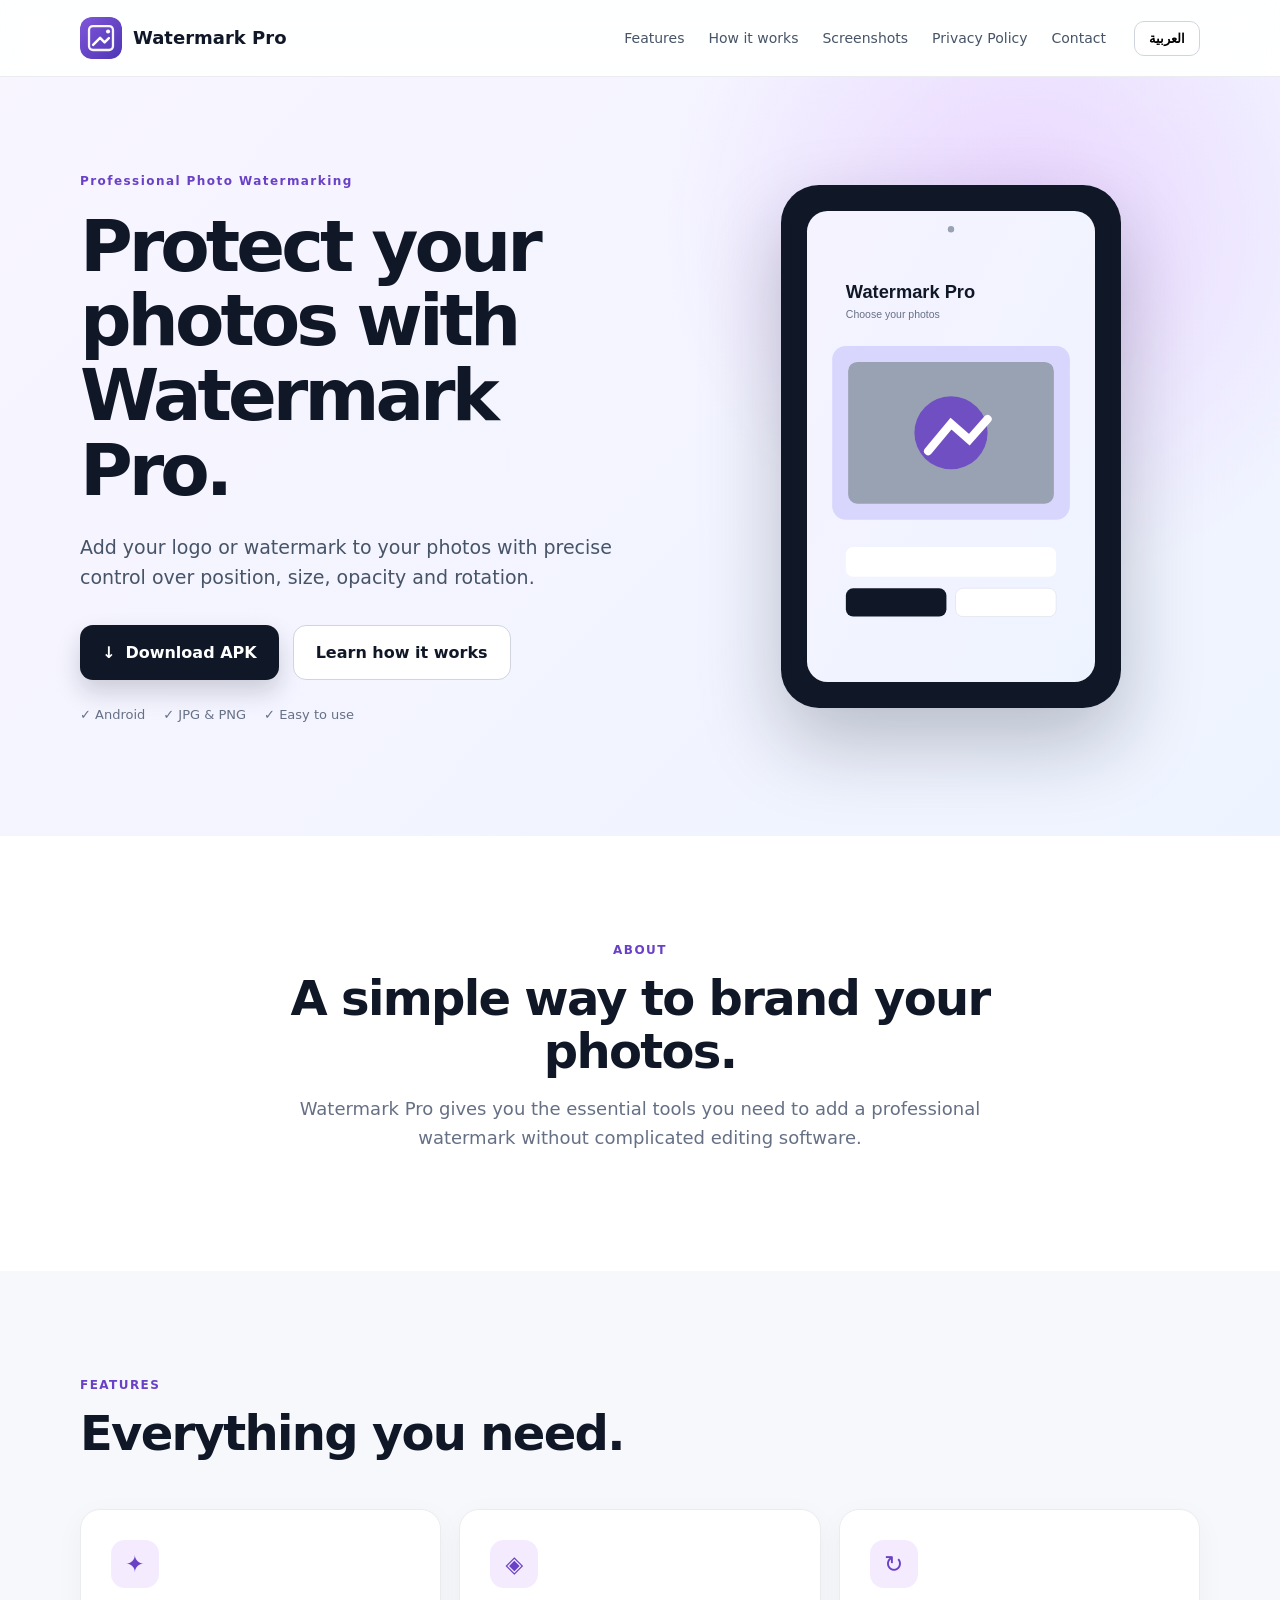
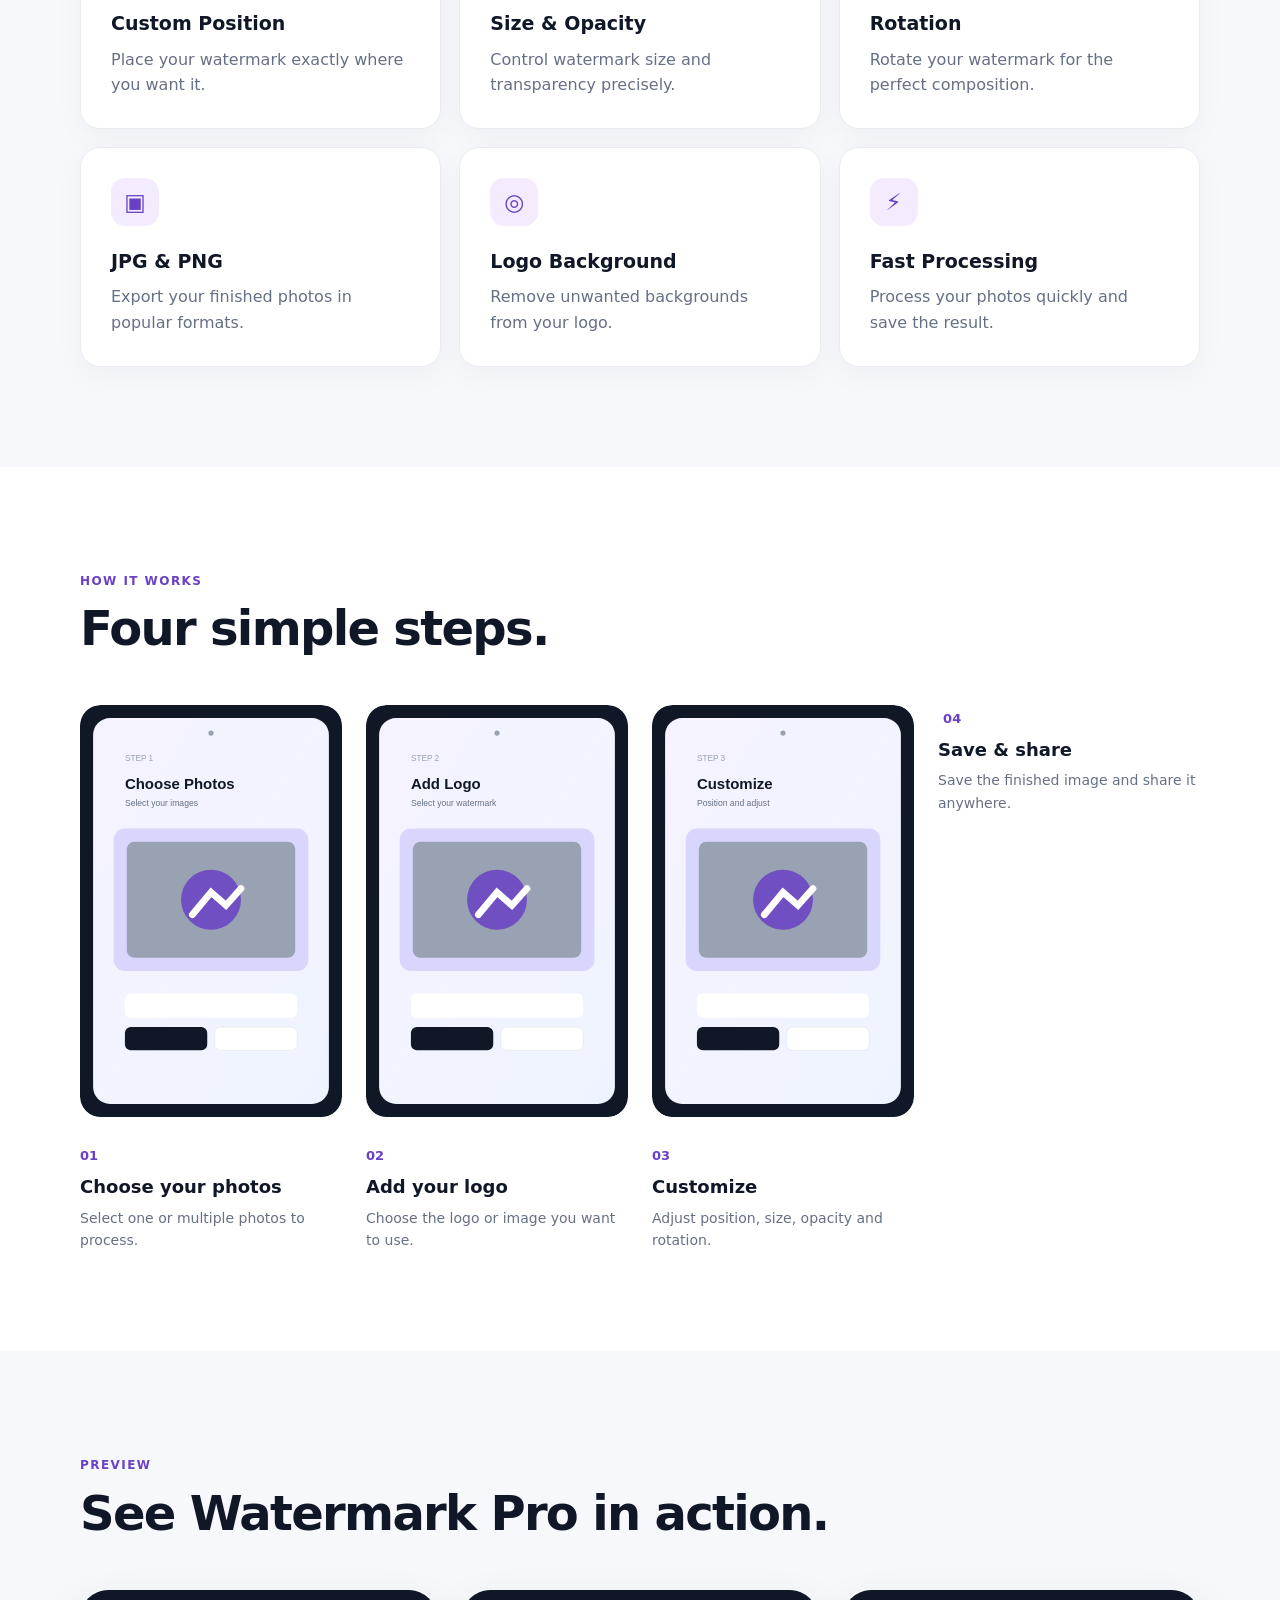
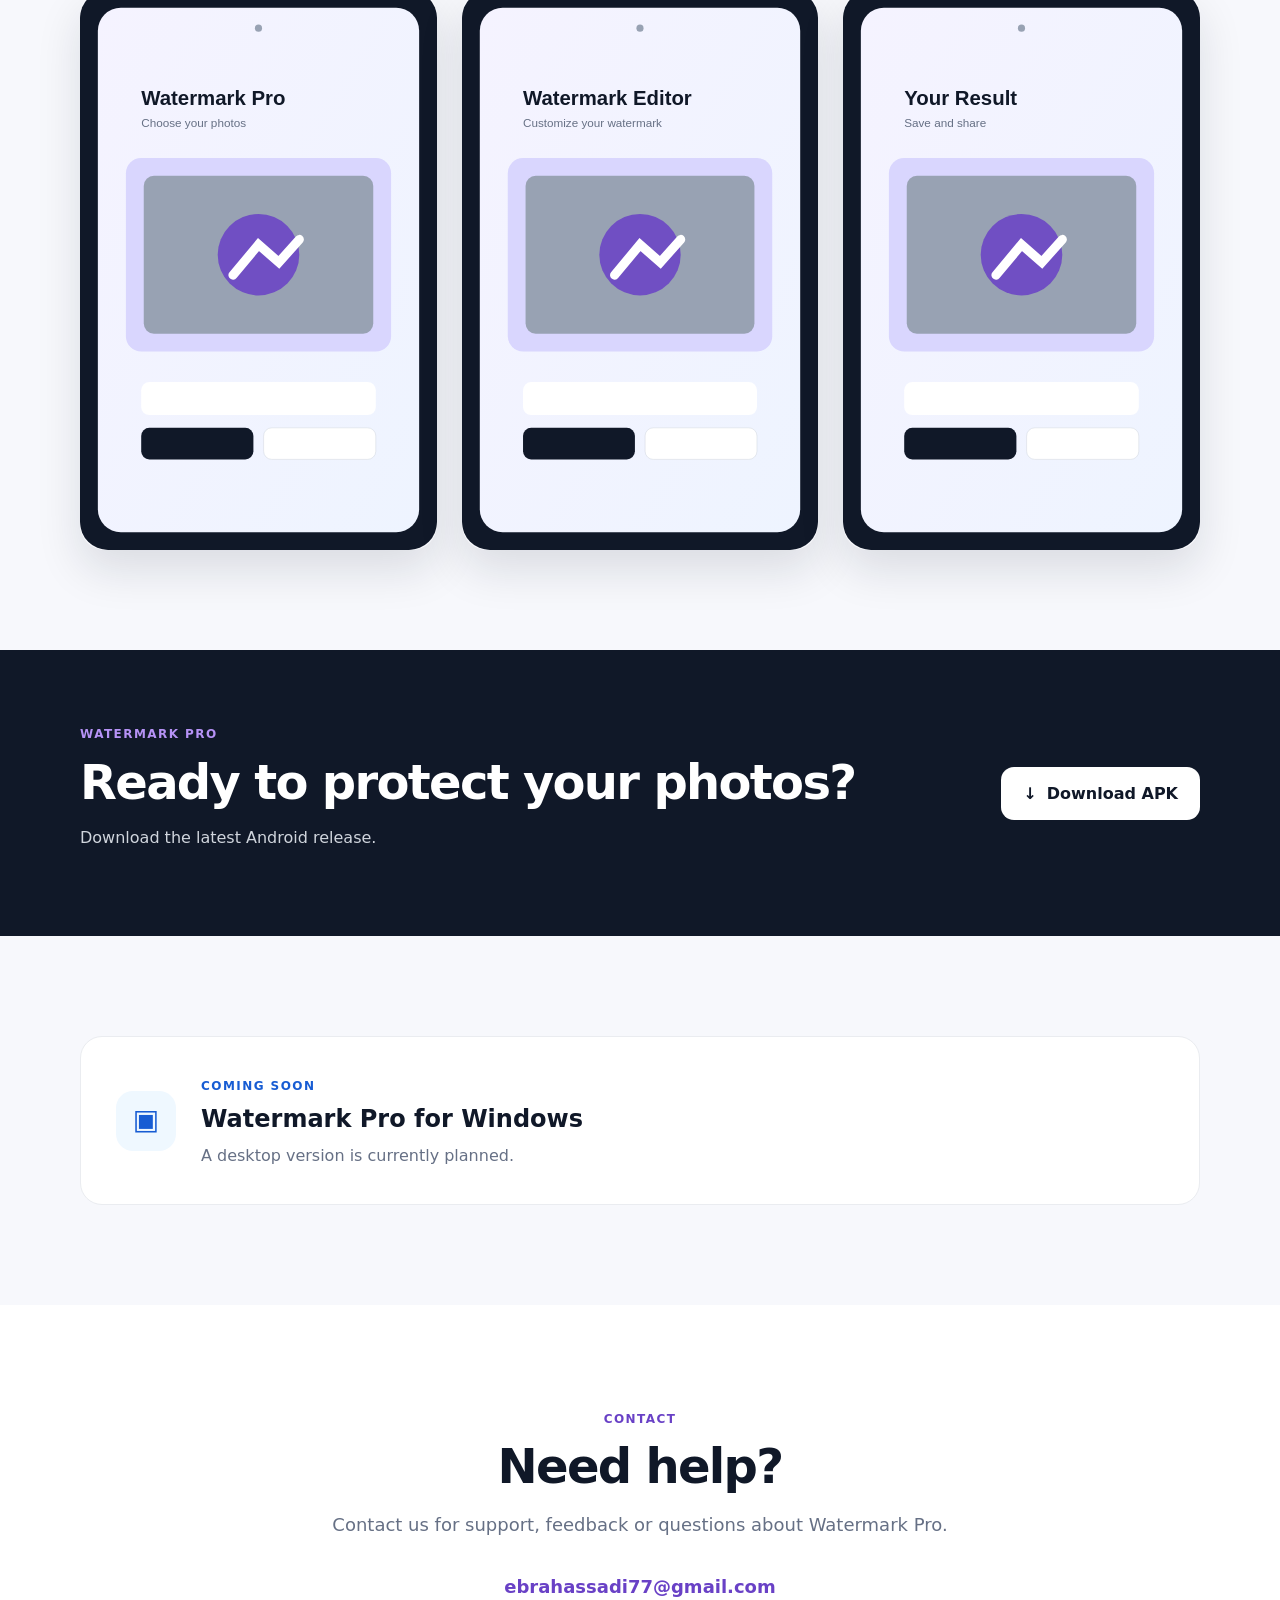
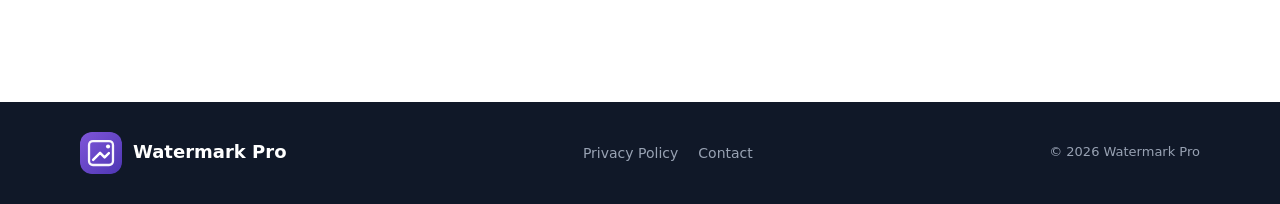
==== index.html @ 70c9a46d "Create Watermark Pro official website" ====
<!DOCTYPE html>
<html lang="en" dir="ltr">
<head>
<meta charset="UTF-8">
<meta name="viewport" content="width=device-width, initial-scale=1.0">
<meta name="theme-color" content="#101828">
<meta name="description" content="Watermark Pro — Add professional watermarks to your photos quickly and easily.">
<title>Watermark Pro</title>
<link rel="stylesheet" href="style.css">
</head>

<body>

<header class="header">
  <div class="container nav">
    <a class="brand" href="#">
      <img src="assets/icon.svg" alt="Watermark Pro">
      <span>Watermark Pro</span>
    </a>

    <nav>
      <a href="#features" data-i18n="nav_features">Features</a>
      <a href="#how" data-i18n="nav_how">How it works</a>
      <a href="#screenshots" data-i18n="nav_screens">Screenshots</a>
      <a href="privacy.html" data-i18n="nav_privacy">Privacy</a>
      <a href="#contact" data-i18n="nav_contact">Contact</a>
    </nav>

    <button id="languageBtn" class="language-btn">العربية</button>
  </div>
</header>

<main>

<section class="hero">
  <div class="container hero-grid">

    <div class="hero-content">
      <span class="badge" data-i18n="badge">Professional Photo Watermarking</span>

      <h1 data-i18n="hero_title">
        Protect your photos with Watermark Pro.
      </h1>

      <p data-i18n="hero_text">
        Add your logo or watermark to your photos with precise control over
        position, size, opacity and rotation.
      </p>

      <div class="hero-buttons">
        <a class="btn primary" href="downloads/Watermark-Pro-Release.apk">
          <span>↓</span>
          <span data-i18n="download">Download APK</span>
        </a>

        <a class="btn secondary" href="#how" data-i18n="learn">
          Learn how it works
        </a>
      </div>

      <div class="trust">
        <span>✓ Android</span>
        <span>✓ JPG & PNG</span>
        <span>✓ Easy to use</span>
      </div>
    </div>

    <div class="hero-visual">
      <div class="phone">
        <img src="assets/images/screenshot-home.svg" alt="Watermark Pro preview">
      </div>
    </div>

  </div>
</section>

<section class="section intro">
  <div class="container narrow">
    <span class="section-label" data-i18n="about_label">ABOUT</span>
    <h2 data-i18n="about_title">A simple way to brand your photos.</h2>
    <p data-i18n="about_text">
      Watermark Pro gives you the essential tools you need to add a
      professional watermark without complicated editing software.
    </p>
  </div>
</section>

<section id="features" class="section">
  <div class="container">

    <div class="section-heading">
      <span class="section-label" data-i18n="features_label">FEATURES</span>
      <h2 data-i18n="features_title">Everything you need.</h2>
    </div>

    <div class="feature-grid">

      <article class="feature-card">
        <div class="feature-icon">✦</div>
        <h3 data-i18n="f1_title">Custom Position</h3>
        <p data-i18n="f1_text">Place your watermark exactly where you want it.</p>
      </article>

      <article class="feature-card">
        <div class="feature-icon">◈</div>
        <h3 data-i18n="f2_title">Size & Opacity</h3>
        <p data-i18n="f2_text">Control watermark size and transparency precisely.</p>
      </article>

      <article class="feature-card">
        <div class="feature-icon">↻</div>
        <h3 data-i18n="f3_title">Rotation</h3>
        <p data-i18n="f3_text">Rotate your watermark for the perfect composition.</p>
      </article>

      <article class="feature-card">
        <div class="feature-icon">▣</div>
        <h3 data-i18n="f4_title">JPG & PNG</h3>
        <p data-i18n="f4_text">Export your finished photos in popular formats.</p>
      </article>

      <article class="feature-card">
        <div class="feature-icon">◎</div>
        <h3 data-i18n="f5_title">Logo Background</h3>
        <p data-i18n="f5_text">Remove unwanted backgrounds from your logo.</p>
      </article>

      <article class="feature-card">
        <div class="feature-icon">⚡</div>
        <h3 data-i18n="f6_title">Fast Processing</h3>
        <p data-i18n="f6_text">Process your photos quickly and save the result.</p>
      </article>

    </div>
  </div>
</section>

<section id="how" class="section how">
  <div class="container">

    <div class="section-heading">
      <span class="section-label" data-i18n="how_label">HOW IT WORKS</span>
      <h2 data-i18n="how_title">Four simple steps.</h2>
    </div>

    <div class="steps">

      <div class="step">
        <img src="assets/images/step-1.svg" alt="">
        <span>01</span>
        <h3 data-i18n="s1_title">Choose your photos</h3>
        <p data-i18n="s1_text">Select one or multiple photos to process.</p>
      </div>

      <div class="step">
        <img src="assets/images/step-2.svg" alt="">
        <span>02</span>
        <h3 data-i18n="s2_title">Add your logo</h3>
        <p data-i18n="s2_text">Choose the logo or image you want to use.</p>
      </div>

      <div class="step">
        <img src="assets/images/step-3.svg" alt="">
        <span>03</span>
        <h3 data-i18n="s3_title">Customize</h3>
        <p data-i18n="s3_text">Adjust position, size, opacity and rotation.</p>
      </div>

      <div class="step">
        <img src="assets/images/step-4.svg" alt="">
        <span>04</span>
        <h3 data-i18n="s4_title">Save & share</h3>
        <p data-i18n="s4_text">Save the finished image and share it anywhere.</p>
      </div>

    </div>
  </div>
</section>

<section id="screenshots" class="section screenshots">
  <div class="container">

    <div class="section-heading">
      <span class="section-label" data-i18n="screens_label">PREVIEW</span>
      <h2 data-i18n="screens_title">See Watermark Pro in action.</h2>
    </div>

    <div class="gallery">
      <img src="assets/images/screenshot-home.svg" alt="">
      <img src="assets/images/screenshot-editor.svg" alt="">
      <img src="assets/images/screenshot-result.svg" alt="">
    </div>

  </div>
</section>

<section class="download-section">
  <div class="container download-box">
    <div>
      <span class="section-label">WATERMARK PRO</span>
      <h2 data-i18n="download_title">Ready to protect your photos?</h2>
      <p data-i18n="download_text">Download the latest Android release.</p>
    </div>

    <a class="btn white" href="downloads/Watermark-Pro-Release.apk">
      ↓ <span data-i18n="download">Download APK</span>
    </a>
  </div>
</section>

<section class="section windows">
  <div class="container">
    <div class="windows-card">
      <div class="windows-icon">▣</div>
      <div>
        <span class="coming" data-i18n="coming">COMING SOON</span>
        <h2>Watermark Pro for Windows</h2>
        <p data-i18n="windows_text">
          A desktop version is currently planned.
        </p>
      </div>
    </div>
  </div>
</section>

<section id="contact" class="section contact">
  <div class="container narrow">
    <span class="section-label" data-i18n="contact_label">CONTACT</span>
    <h2 data-i18n="contact_title">Need help?</h2>
    <p data-i18n="contact_text">
      Contact us for support, feedback or questions about Watermark Pro.
    </p>

    <a class="email" href="mailto:ebrahassadi77@gmail.com">
      ebrahassadi77@gmail.com
    </a>
  </div>
</section>

</main>

<footer>
  <div class="container footer-content">
    <div class="brand footer-brand">
      <img src="assets/icon.svg" alt="">
      <span>Watermark Pro</span>
    </div>

    <div class="footer-links">
      <a href="privacy.html" data-i18n="nav_privacy">Privacy Policy</a>
      <a href="mailto:ebrahassadi77@gmail.com" data-i18n="nav_contact">Contact</a>
    </div>

    <p>© 2026 Watermark Pro</p>
  </div>
</footer>

<script src="script.js"></script>
</body>
</html>
---- style.css ----
*{box-sizing:border-box}
html{scroll-behavior:smooth}
body{
margin:0;
font-family:Inter,system-ui,-apple-system,BlinkMacSystemFont,"Segoe UI",sans-serif;
background:#f7f8fc;
color:#101828;
line-height:1.6
}
a{text-decoration:none;color:inherit}
.container{width:min(1120px,calc(100% - 40px));margin:auto}
.narrow{max-width:760px}
.header{
position:sticky;
top:0;
z-index:20;
background:rgba(255,255,255,.88);
backdrop-filter:blur(18px);
border-bottom:1px solid #eaecf0
}
.nav{
height:76px;
display:flex;
align-items:center;
gap:28px
}
.brand{display:flex;align-items:center;gap:11px;font-weight:800;font-size:18px}
.brand img{width:42px;height:42px;border-radius:12px}
nav{display:flex;gap:24px;margin-left:auto}
nav a,.footer-links a{font-size:14px;color:#475467}
nav a:hover,.footer-links a:hover{color:#101828}
.language-btn{
border:1px solid #d0d5dd;
background:white;
padding:9px 14px;
border-radius:10px;
font-weight:700;
cursor:pointer
}
.hero{
padding:90px 0 110px;
background:
radial-gradient(circle at 80% 20%,#e9d5ff 0,transparent 30%),
linear-gradient(135deg,#f8f5ff,#eef4ff)
}
.hero-grid{display:grid;grid-template-columns:1.05fr .95fr;align-items:center;gap:70px}
.badge,.section-label,.coming{
display:inline-block;
font-size:12px;
font-weight:800;
letter-spacing:.12em;
color:#6941c6
}
.hero h1{
font-size:clamp(44px,6vw,72px);
line-height:1.04;
letter-spacing:-.055em;
margin:16px 0 24px
}
.hero p{font-size:19px;color:#475467;max-width:650px}
.hero-buttons{display:flex;gap:14px;margin-top:32px;flex-wrap:wrap}
.btn{
display:inline-flex;
align-items:center;
justify-content:center;
gap:10px;
padding:14px 22px;
border-radius:13px;
font-weight:800;
transition:.2s;
cursor:pointer
}
.btn:hover{transform:translateY(-2px)}
.primary{background:#101828;color:white;box-shadow:0 12px 25px rgba(16,24,40,.18)}
.secondary{background:white;border:1px solid #d0d5dd}
.white{background:white;color:#101828}
.trust{display:flex;gap:18px;margin-top:25px;color:#667085;font-size:13px;flex-wrap:wrap}
.hero-visual{display:flex;justify-content:center}
.phone{
width:min(340px,80vw);
padding:10px;
background:#101828;
border-radius:38px;
box-shadow:0 35px 80px rgba(16,24,40,.25)
}
.phone img{width:100%;display:block;border-radius:29px}
.section{padding:100px 0}
.intro{text-align:center;background:white}
.section-heading{margin-bottom:50px}
.section-heading h2,.intro h2,.contact h2,.download-box h2{
font-size:clamp(32px,4vw,48px);
line-height:1.1;
letter-spacing:-.035em;
margin:10px 0 15px
}
.intro p,.contact p{font-size:18px;color:#667085}
.feature-grid{
display:grid;
grid-template-columns:repeat(3,1fr);
gap:18px
}
.feature-card{
background:white;
border:1px solid #eaecf0;
border-radius:20px;
padding:30px;
box-shadow:0 8px 30px rgba(16,24,40,.04)
}
.feature-icon{
width:48px;height:48px;
display:grid;place-items:center;
background:#f4ebff;
color:#6941c6;
border-radius:14px;
font-size:23px;
margin-bottom:20px
}
.feature-card h3{margin:0 0 8px;font-size:19px}
.feature-card p{margin:0;color:#667085}
.how{background:white}
.steps{display:grid;grid-template-columns:repeat(4,1fr);gap:24px}
.step img{width:100%;border-radius:20px;margin-bottom:18px}
.step>span{color:#6941c6;font-weight:900;font-size:13px}
.step h3{margin:5px 0;font-size:18px}
.step p{margin:0;color:#667085;font-size:14px}
.gallery{display:grid;grid-template-columns:repeat(3,1fr);gap:25px;align-items:start}
.gallery img{
width:100%;
border-radius:25px;
box-shadow:0 20px 45px rgba(16,24,40,.12)
}
.download-section{
padding:70px 0;
background:#101828;
color:white
}
.download-box{
display:flex;
align-items:center;
justify-content:space-between;
gap:30px
}
.download-box .section-label{color:#b692f6}
.download-box p{color:#d0d5dd}
.windows{background:#f7f8fc}
.windows-card{
display:flex;
align-items:center;
gap:25px;
padding:35px;
background:white;
border:1px solid #eaecf0;
border-radius:22px
}
.windows-icon{
width:60px;height:60px;
display:grid;place-items:center;
border-radius:17px;
background:#eff8ff;
color:#175cd3;
font-size:28px
}
.windows-card h2{margin:2px 0 5px}
.windows-card p{margin:0;color:#667085}
.coming{color:#175cd3}
.contact{text-align:center;background:white}
.email{
display:inline-block;
margin-top:15px;
font-weight:800;
font-size:18px;
color:#6941c6
}
footer{background:#101828;color:#98a2b3;padding:30px 0}
.footer-content{
display:flex;
align-items:center;
justify-content:space-between;
gap:20px
}
.footer-brand{color:white}
.footer-links{display:flex;gap:20px}
.footer-links a{color:#98a2b3}
footer p{margin:0;font-size:13px}
[dir=rtl] nav{margin-left:0;margin-right:auto}
[dir=rtl] .hero{text-align:right}
[dir=rtl] .trust{justify-content:flex-start}
@media(max-width:850px){
nav{display:none}
.hero-grid{grid-template-columns:1fr;gap:45px}
.hero{text-align:center}
.hero p{margin-left:auto;margin-right:auto}
.hero-buttons,.trust{justify-content:center}
.feature-grid{grid-template-columns:repeat(2,1fr)}
.steps{grid-template-columns:repeat(2,1fr)}
.gallery{grid-template-columns:1fr}
.download-box{flex-direction:column;align-items:flex-start}
.footer-content{flex-direction:column;align-items:flex-start}
}
@media(max-width:560px){
.container{width:min(100% - 28px,1120px)}
.nav{height:68px}
.feature-grid,.steps{grid-template-columns:1fr}
.section{padding:70px 0}
.hero{padding:65px 0 80px}
.hero h1{font-size:43px}
.windows-card{align-items:flex-start}
}
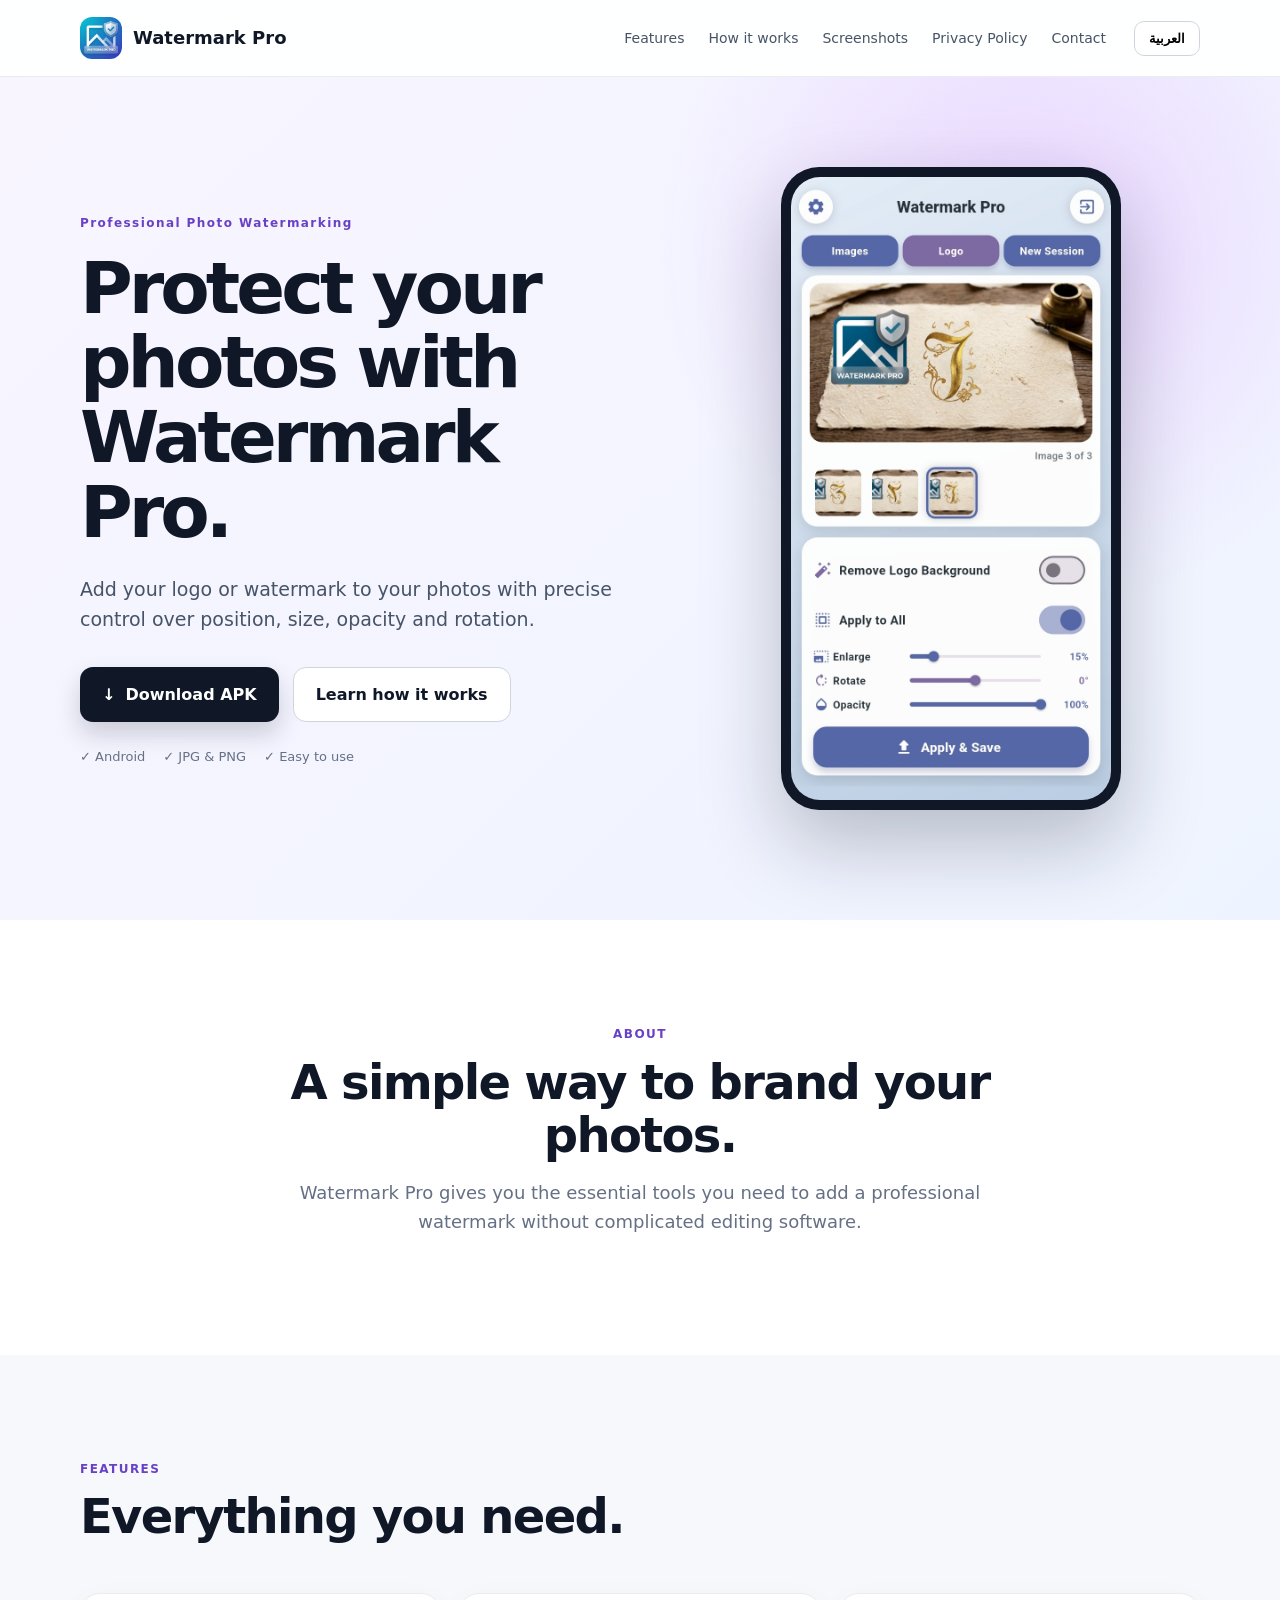
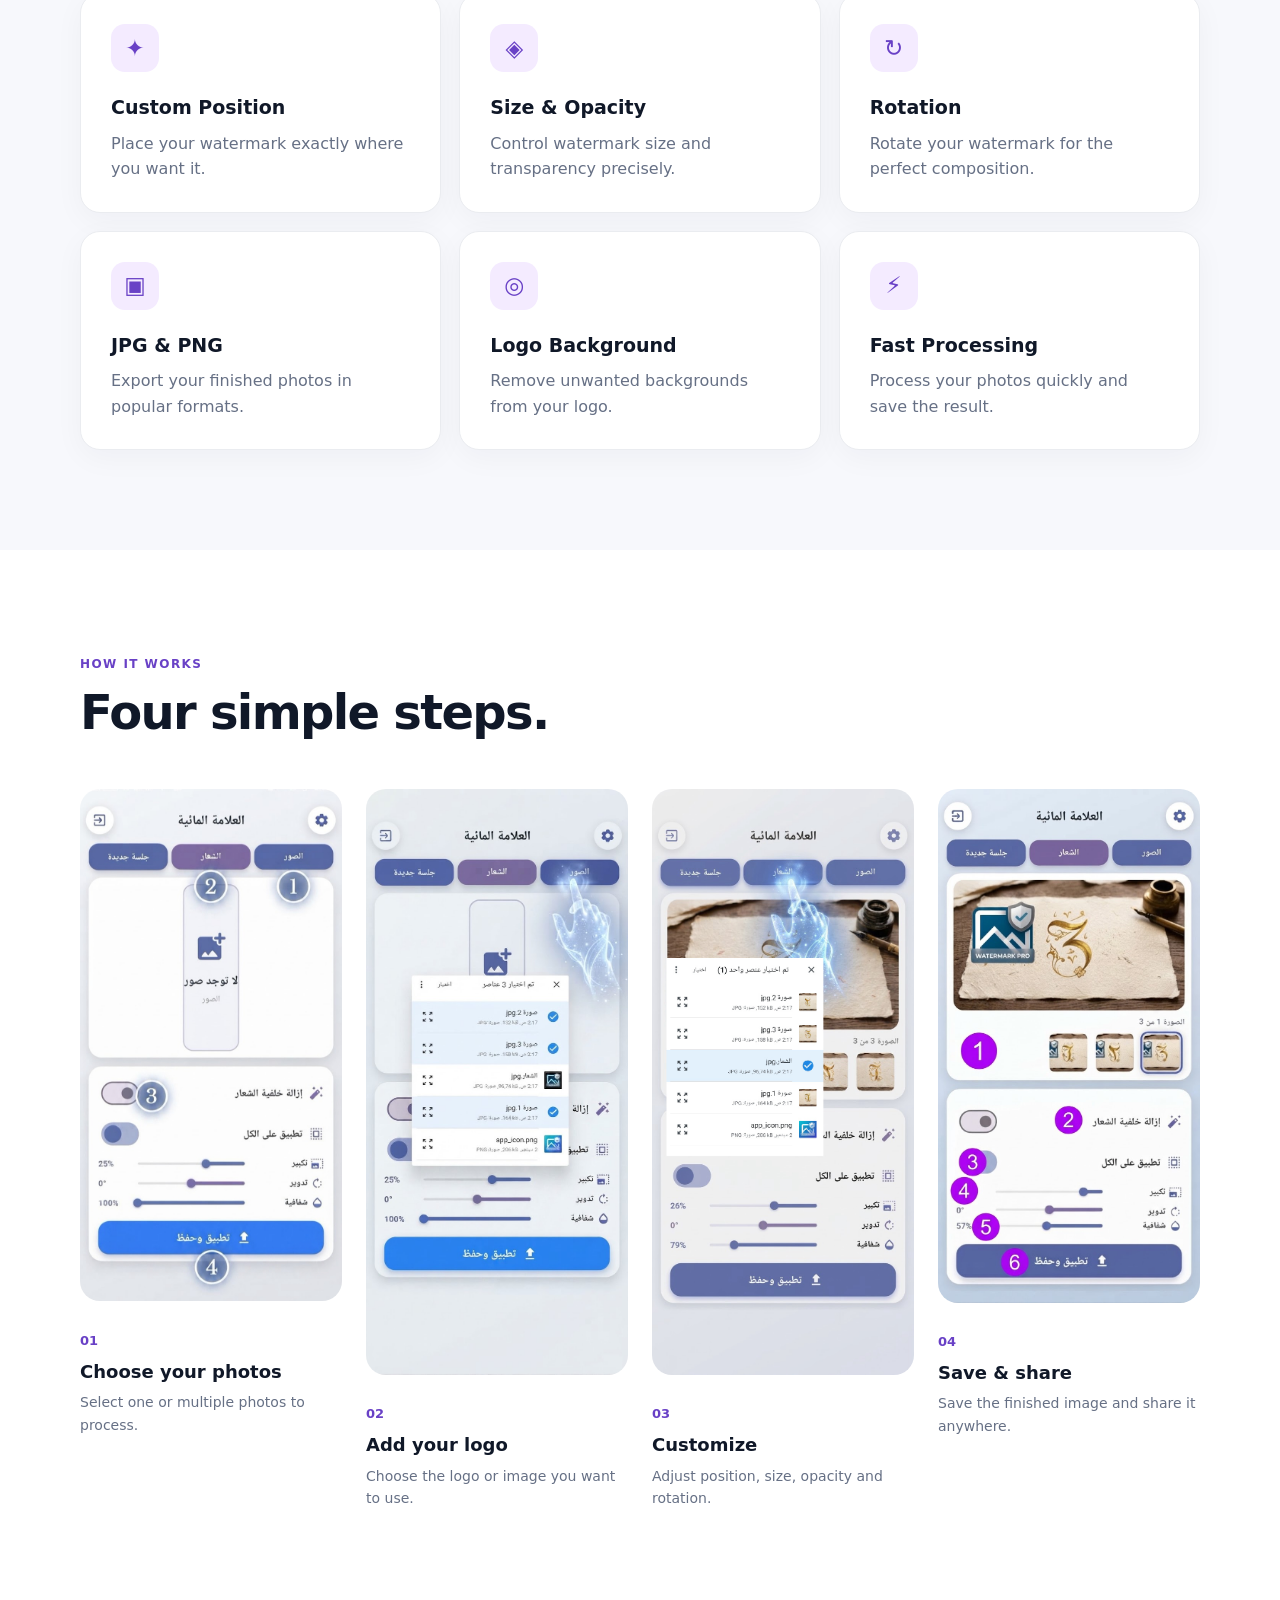
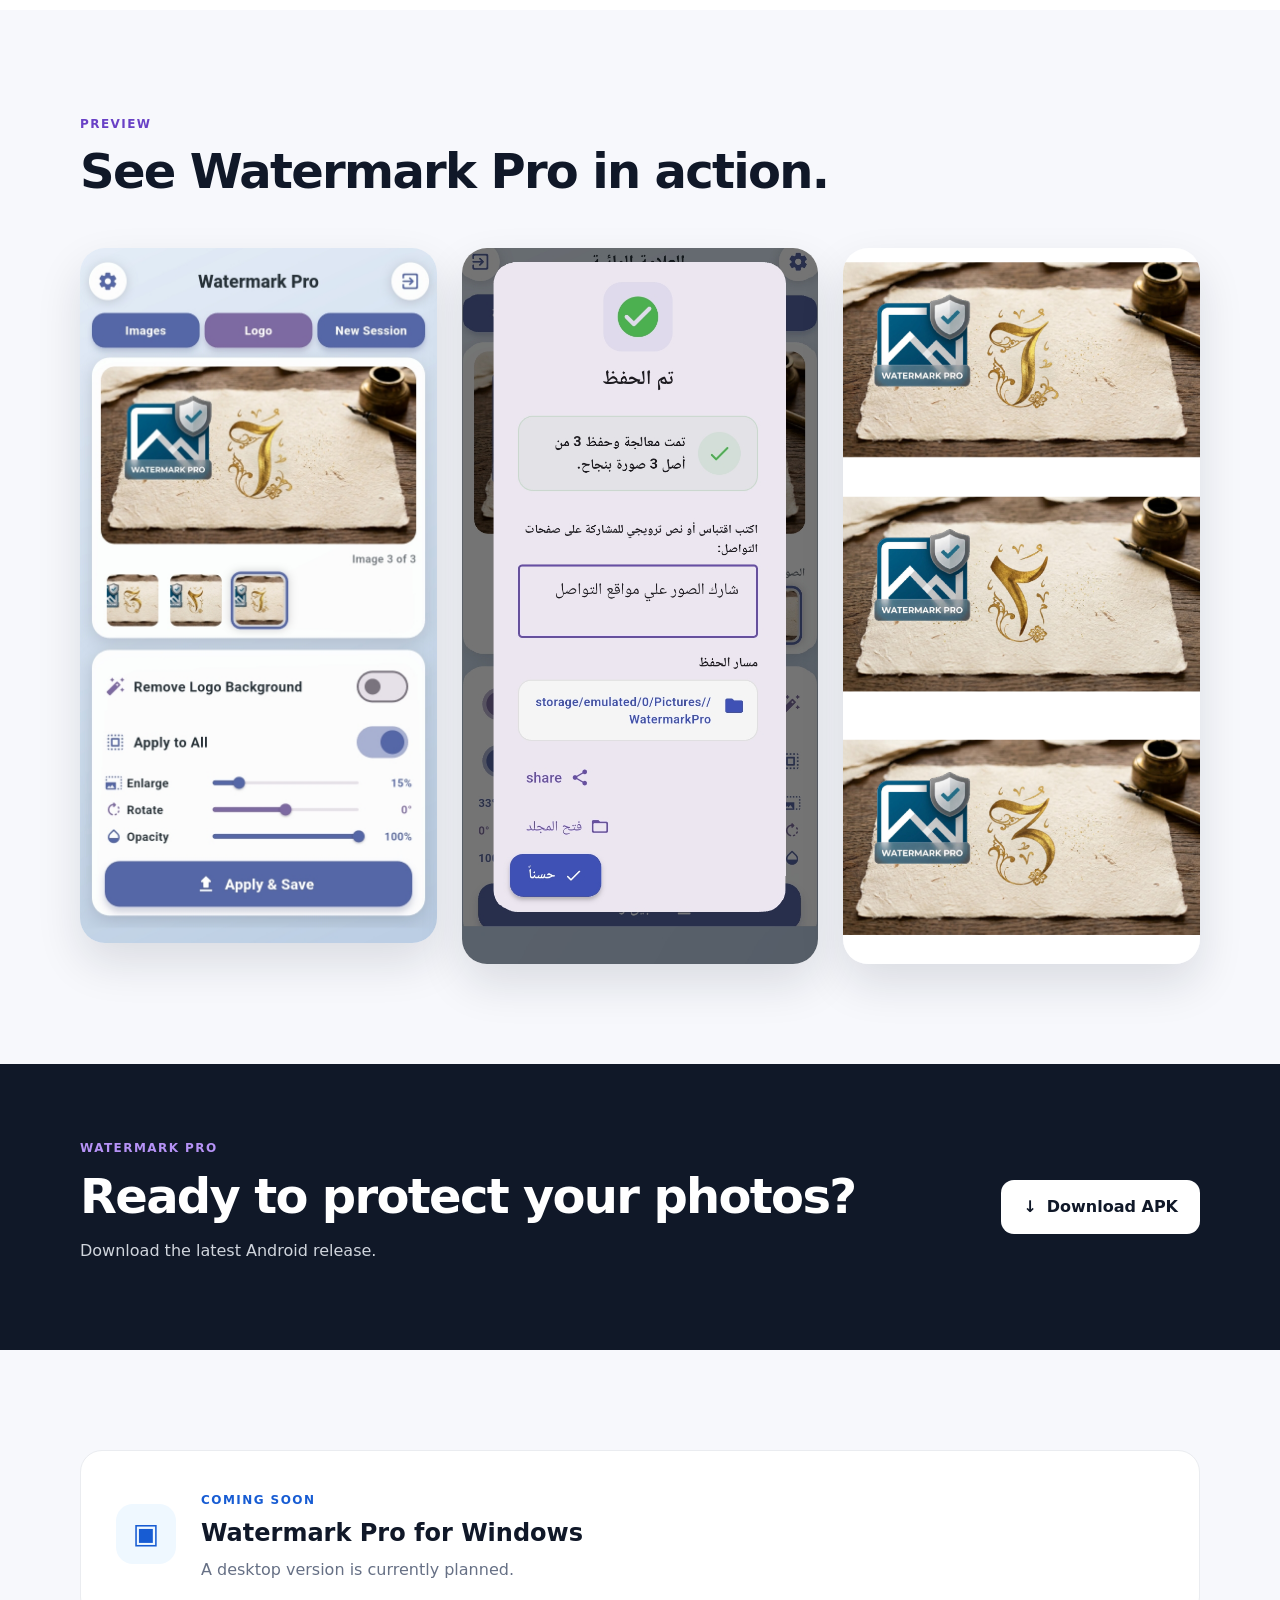
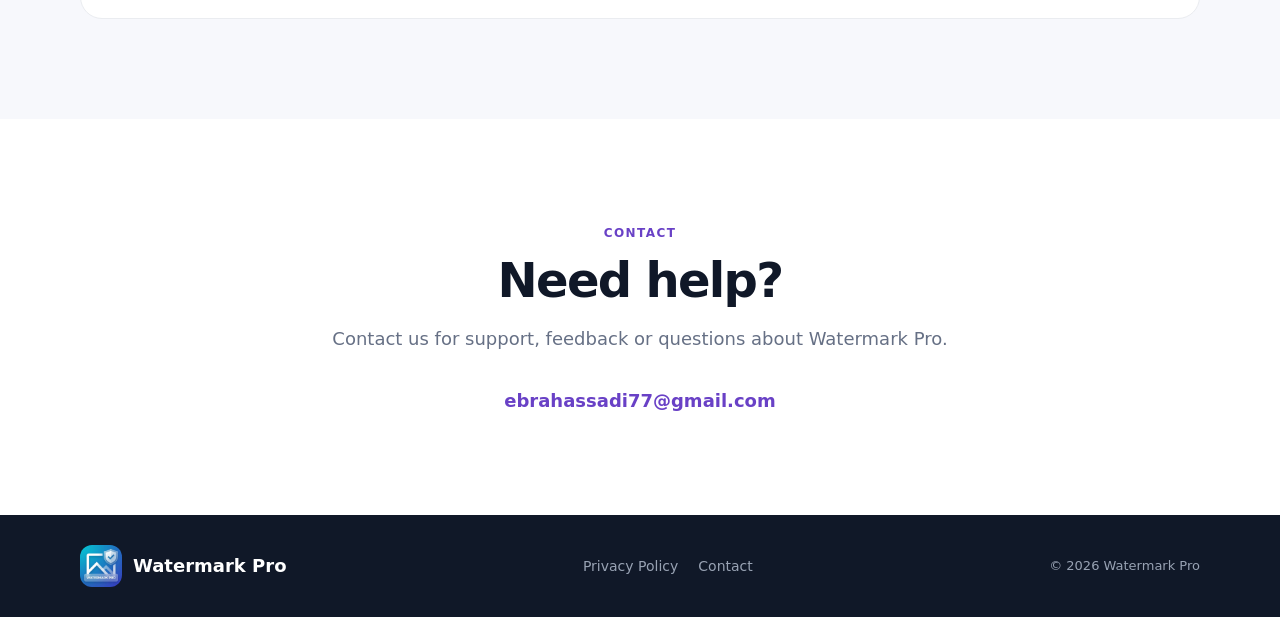
==== commit 1fee3cbb: "Link download buttons to public release" ====
--- a/index.html
+++ b/index.html
@@ -48,7 +48,7 @@
       </p>
 
       <div class="hero-buttons">
-        <a class="btn primary" href="downloads/Watermark-Pro-Release.apk">
+        <a class="btn primary" href="https://github.com/Ebrahassad/watermark-pro-page/releases/download/v1.0.0/Watermark-Pro-Release.apk">
           <span>↓</span>
           <span data-i18n="download">Download APK</span>
         </a>
@@ -202,7 +202,7 @@
       <p data-i18n="download_text">Download the latest Android release.</p>
     </div>
 
-    <a class="btn white" href="downloads/Watermark-Pro-Release.apk">
+    <a class="btn white" href="https://github.com/Ebrahassad/watermark-pro-page/releases/download/v1.0.0/Watermark-Pro-Release.apk">
       ↓ <span data-i18n="download">Download APK</span>
     </a>
   </div>
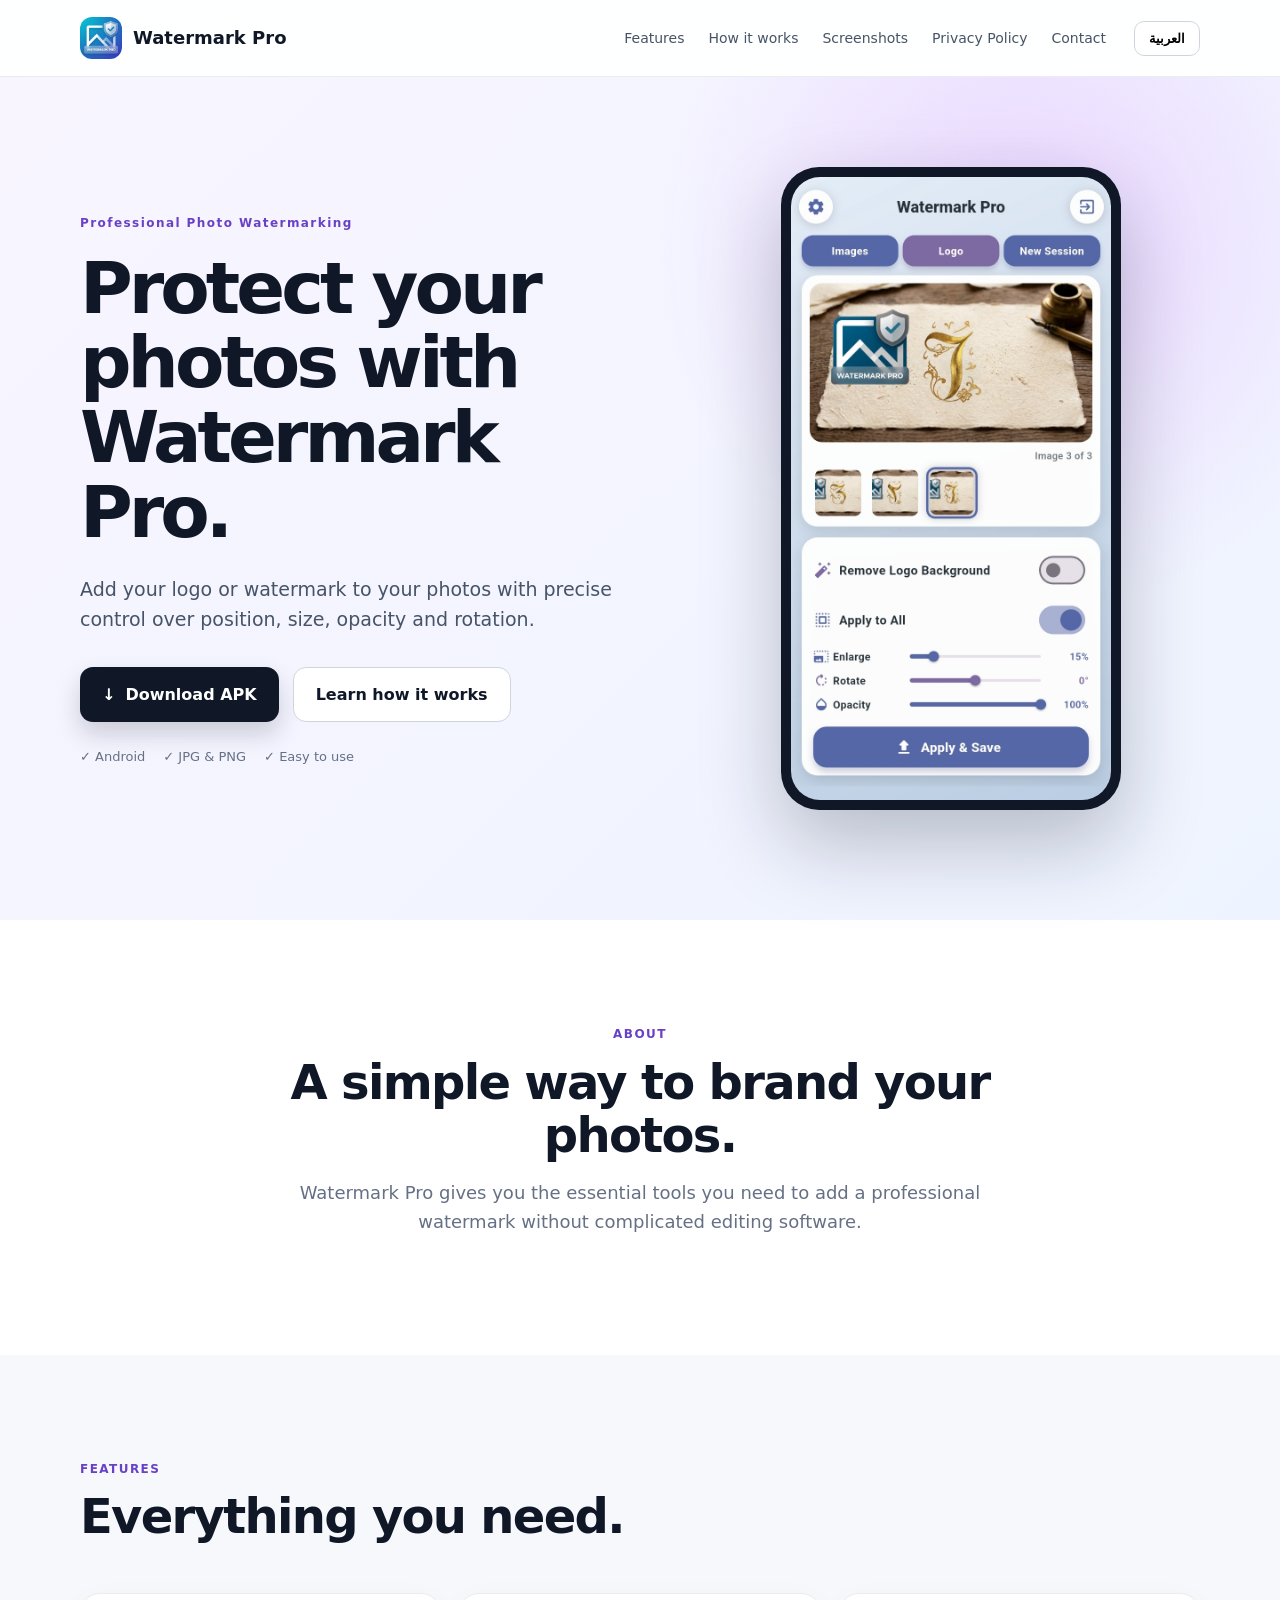
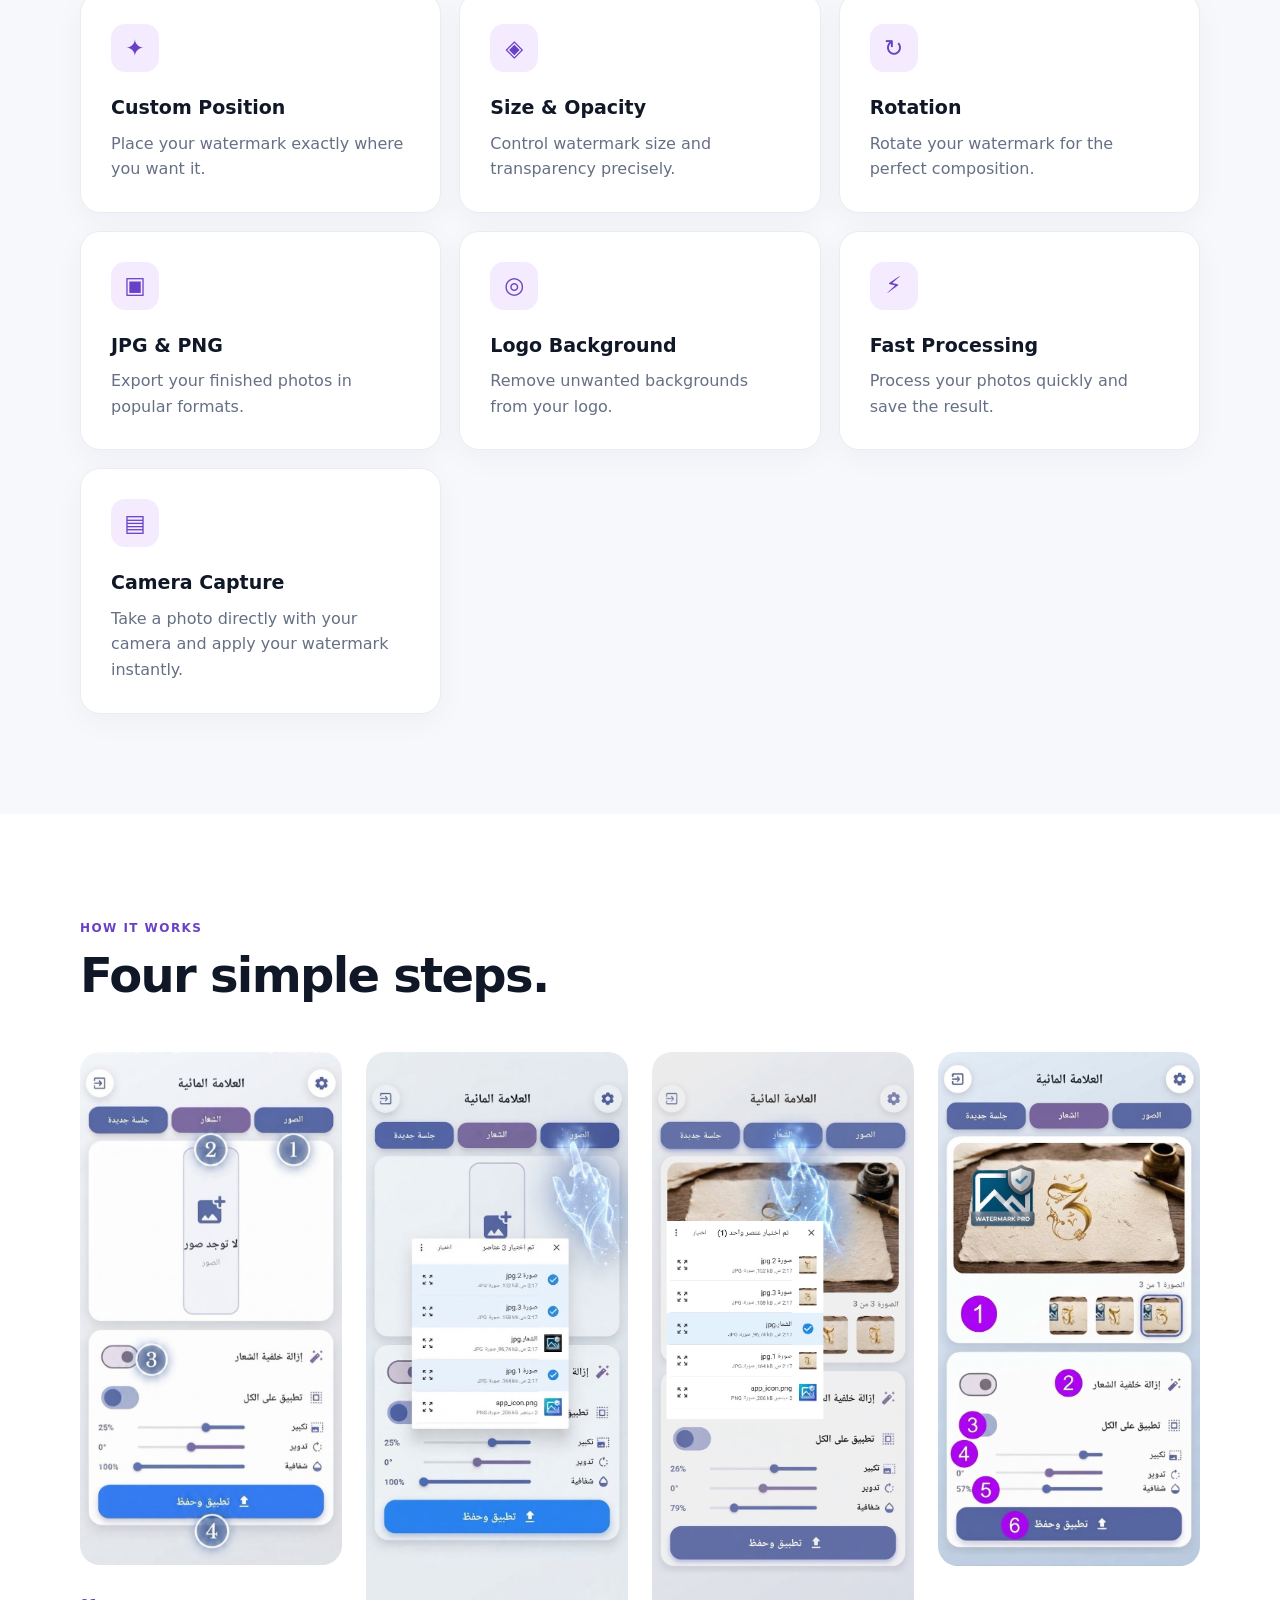
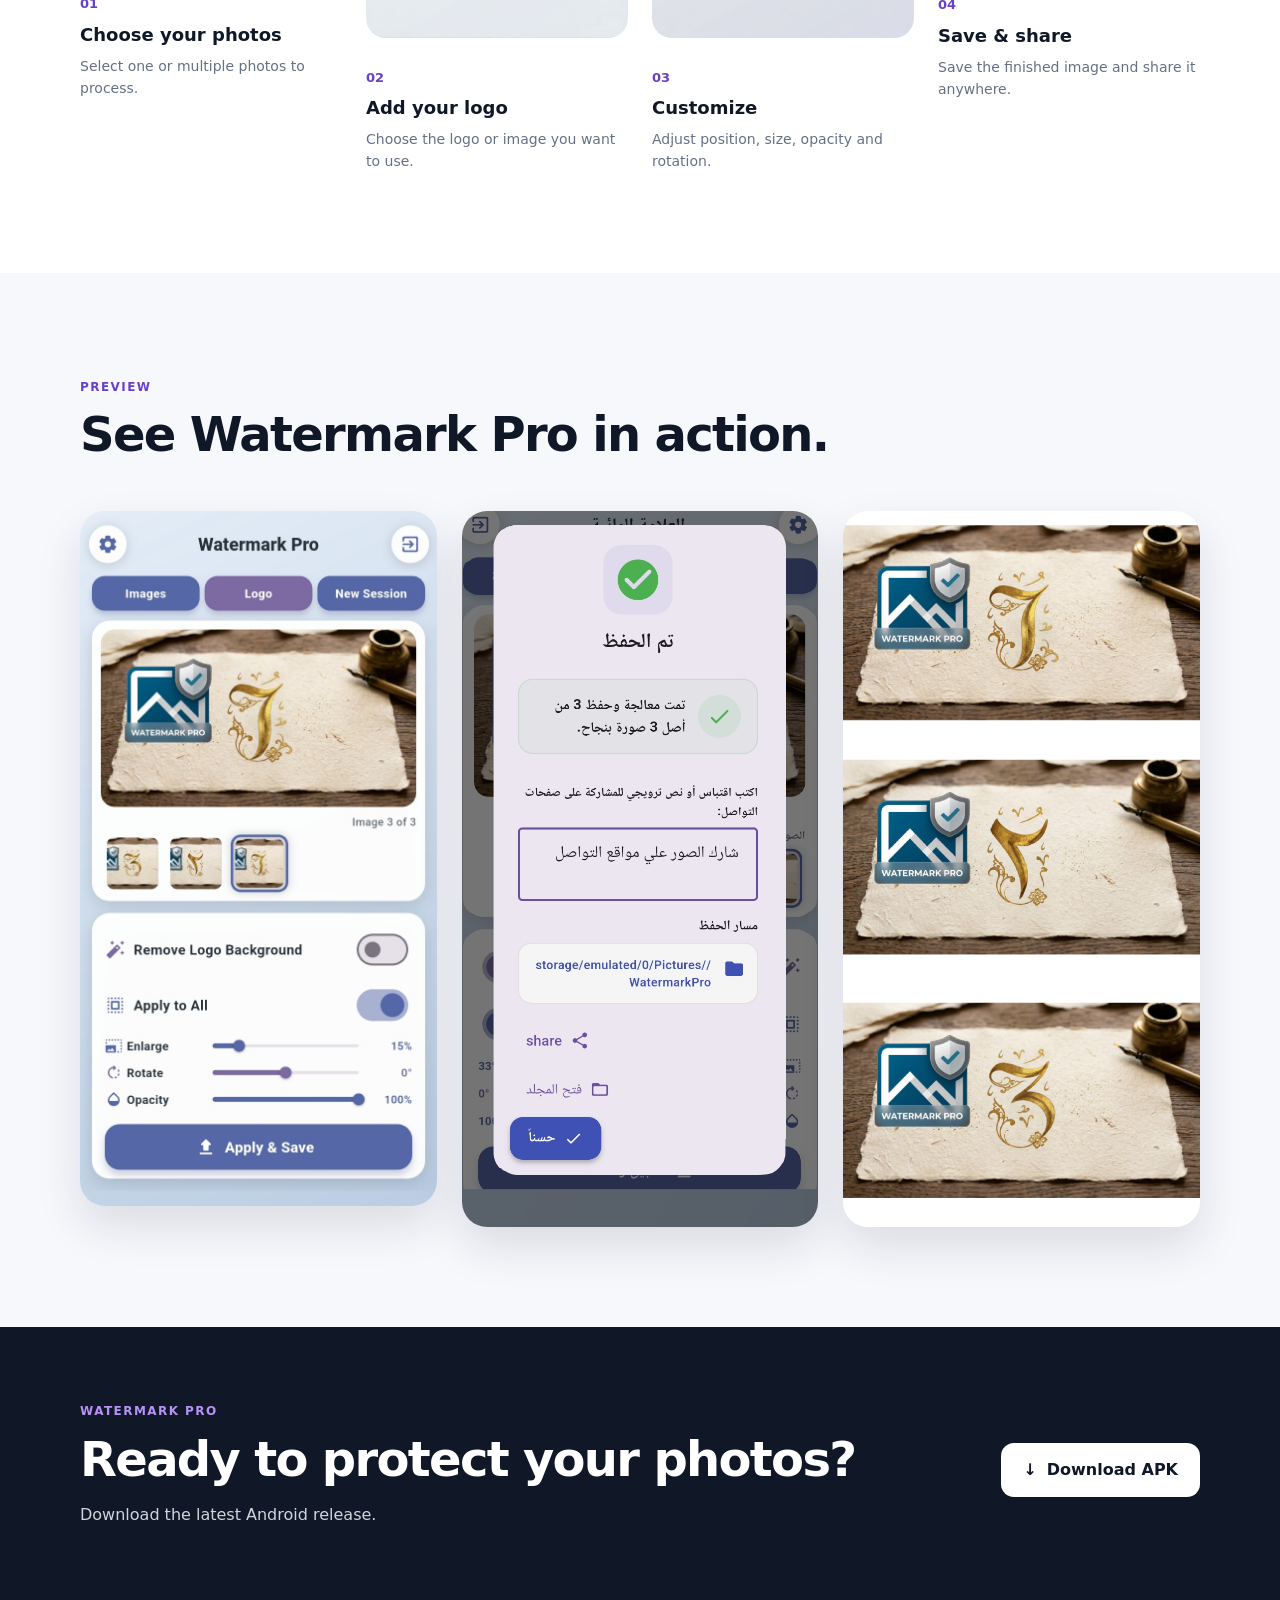
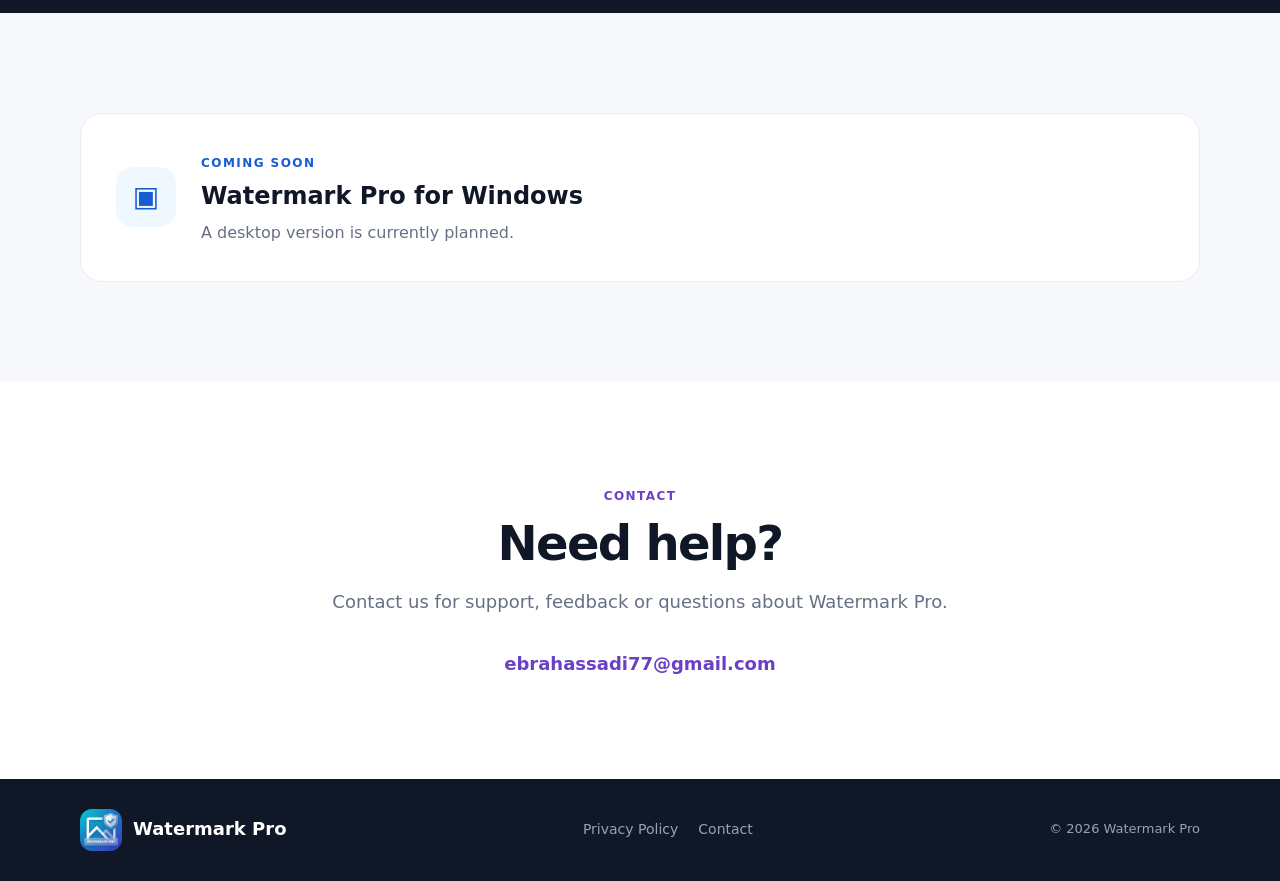
==== commit 67c3ba09: "Add camera capture feature to landing page" ====
--- a/index.html
+++ b/index.html
@@ -130,6 +130,11 @@
         <h3 data-i18n="f6_title">Fast Processing</h3>
         <p data-i18n="f6_text">Process your photos quickly and save the result.</p>
       </article>
+      <article class="feature-card">
+        <div class="feature-icon">▤</div>
+        <h3 data-i18n="f7_title">Camera Capture</h3>
+        <p data-i18n="f7_text">Take a photo directly with your camera and apply your watermark instantly.</p>
+      </article>
 
     </div>
   </div>
